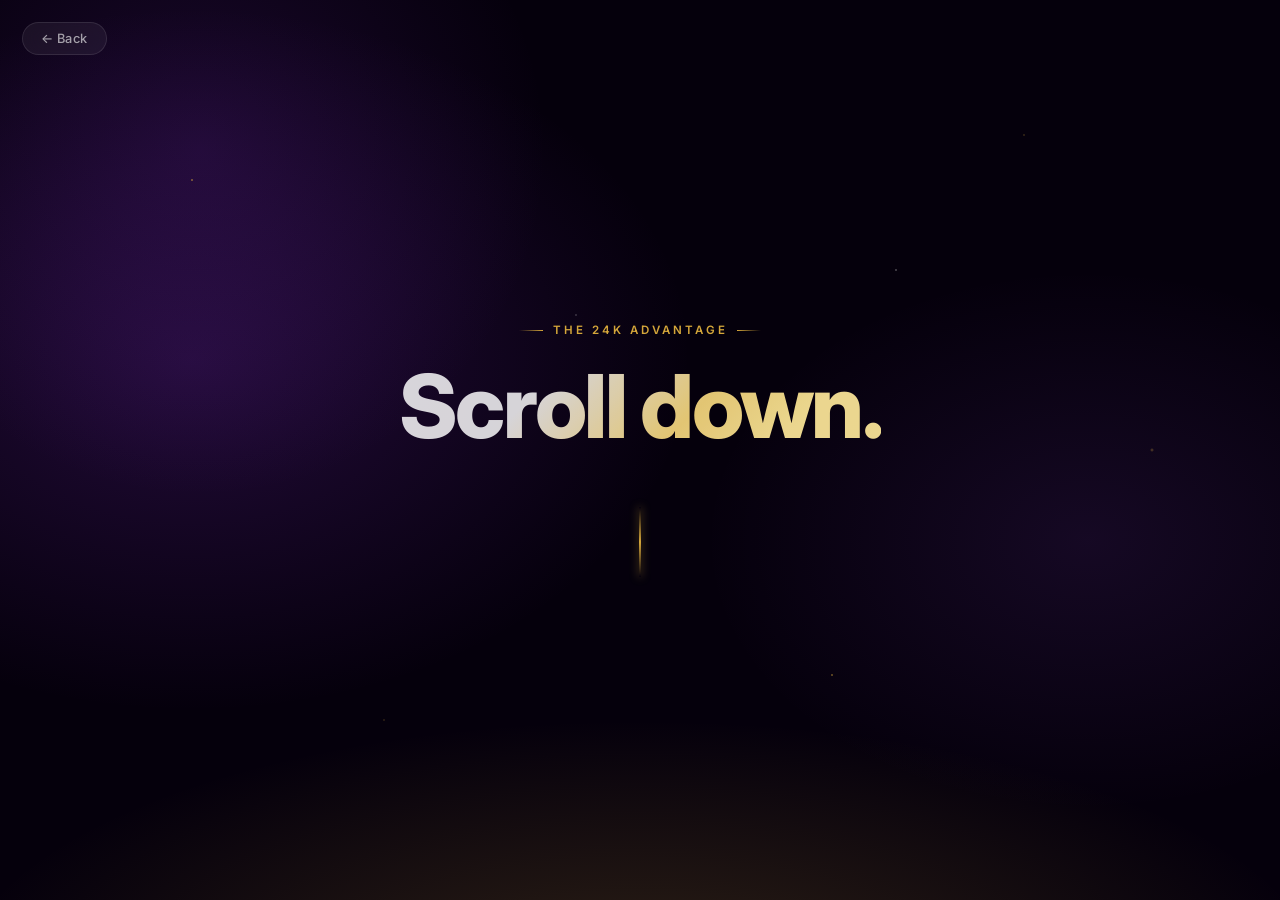
==== 24k-advantage/index.html @ 656a1354 "Initial commit: HabitGold Prototypes codebase" ====
<!DOCTYPE html>
<html lang="en">
<head>
    <script>(function(){var p=new URLSearchParams(location.search),s=p.get('style');if(s)document.documentElement.classList.add('style-'+s);})();</script>
    <meta charset="UTF-8">
    <meta name="viewport" content="width=device-width, initial-scale=1.0">
    <title>Demystifying Purity: The 24K Advantage &mdash; HabitGold</title>
    <meta name="description" content="Understand why 24K digital gold is purer, fairer, and more valuable than traditional 22K jewellery.">
    <link rel="preconnect" href="https://fonts.googleapis.com">
    <link rel="preconnect" href="https://fonts.gstatic.com" crossorigin>
    <link href="https://fonts.googleapis.com/css2?family=Instrument+Serif:ital@0;1&family=Inter:wght@300;400;500;600;700&display=swap" rel="stylesheet">
    <link rel="stylesheet" href="/purchasing-power-machine/style.css">
    <link rel="stylesheet" href="/styles/style-1.css">
    <link rel="stylesheet" href="/styles/style-2.css">
    <link rel="stylesheet" href="/styles/style-3.css">
    <style>
        .back-btn {
            position: fixed;
            top: 1.4rem; left: 1.4rem; z-index: 100;
            display: inline-flex; align-items: center; gap: 0.45rem;
            padding: 0.5rem 1.1rem; border-radius: 50px;
            font-family: 'Inter', sans-serif; font-size: 0.8rem; font-weight: 500;
            text-decoration: none;
            background: rgba(255,255,255,0.06); color: rgba(255,255,255,0.6);
            border: 1px solid rgba(255,255,255,0.1);
            transition: all 0.25s ease; backdrop-filter: blur(14px); letter-spacing: 0.5px;
        }
        .back-btn:hover { background: rgba(255,255,255,0.1); color: #fff; border-color: rgba(255,255,255,0.2); transform: translateX(-2px); }

        /* ── Purity comparison ─────────────────────────────── */
        .purity-duo {
            display: grid;
            grid-template-columns: 1fr 1fr;
            gap: 1.2rem;
            width: 100%;
            margin-top: 2rem;
        }
        .purity-card {
            border-radius: 22px;
            padding: 2.2rem 1.8rem;
            text-align: center;
            position: relative;
            overflow: hidden;
            transition: transform 0.4s cubic-bezier(0.34,1.56,0.64,1);
        }
        .purity-card::before {
            content: '';
            position: absolute; top: 0; left: 0; right: 0; height: 1px;
            background: linear-gradient(90deg, transparent, rgba(255,255,255,0.12), transparent);
        }
        .purity-card:hover { transform: translateY(-6px); }
        .purity-card.jewel {
            background: rgba(255,255,255,0.04);
            border: 1px solid rgba(255,255,255,0.09);
        }
        .purity-card.pure {
            background: linear-gradient(150deg, rgba(212,166,58,0.14), rgba(212,166,58,0.05));
            border: 1px solid rgba(212,166,58,0.3);
            box-shadow: 0 8px 40px rgba(212,166,58,0.12);
        }
        .purity-label {
            font-family: 'Inter', sans-serif;
            font-size: 0.7rem; letter-spacing: 2.5px; text-transform: uppercase;
            color: rgba(255,255,255,0.4); margin-bottom: 1rem;
        }
        .purity-karat {
            font-family: 'Inter', sans-serif;
            font-size: 4.8rem; font-weight: 800; line-height: 1.1; margin-bottom: 0.3rem;
            letter-spacing: -0.03em;
        }
        .jewel .purity-karat { color: rgba(255,255,255,0.3); }
        .pure .purity-karat {
            background: linear-gradient(135deg, var(--gold-primary), var(--gold-shine));
            -webkit-background-clip: text; -webkit-text-fill-color: transparent; background-clip: text;
        }
        .purity-pct {
            font-family: 'Inter', sans-serif;
            font-size: 0.88rem; color: rgba(255,255,255,0.4); margin-bottom: 1.2rem;
        }
        .pure .purity-pct { color: rgba(212,166,58,0.7); }
        .purity-bar-wrap {
            height: 6px; background: rgba(255,255,255,0.06); border-radius: 50px; overflow: hidden; margin: 0.8rem 0;
        }
        .purity-bar {
            height: 100%; border-radius: 50px; width: 0%;
            transition: width 2s cubic-bezier(0.16,1,0.3,1);
        }
        .jewel .purity-bar { background: rgba(255,255,255,0.25); }
        .pure .purity-bar {
            background: linear-gradient(90deg, var(--gold-dark), var(--gold-primary), var(--gold-shine));
            box-shadow: 0 0 12px rgba(212,166,58,0.5);
        }
        .purity-badge {
            display: inline-block; padding: 0.35rem 0.9rem; border-radius: 50px;
            font-family: 'Inter', sans-serif; font-size: 0.75rem; font-weight: 600;
        }
        .jewel .purity-badge { background: rgba(255,255,255,0.06); color: rgba(255,255,255,0.35); }
        .pure .purity-badge { background: rgba(212,166,58,0.12); color: var(--gold-light); border: 1px solid rgba(212,166,58,0.2); }

        /* ── Charges list ──────────────────────────────────── */
        .charges-panel {
            width: 100%;
            background: rgba(255,255,255,0.04);
            border: 1px solid rgba(255,255,255,0.07);
            border-radius: 22px;
            overflow: hidden;
            margin-top: 2rem;
            backdrop-filter: blur(16px);
        }
        .charges-panel::before {
            content: '';
            display: block; height: 1px;
            background: linear-gradient(90deg, transparent, rgba(255,100,100,0.3), transparent);
        }
        .charge-item {
            display: flex; justify-content: space-between; align-items: center;
            padding: 1.2rem 1.8rem;
            border-bottom: 1px solid rgba(255,255,255,0.05);
            transition: background 0.2s;
        }
        .charge-item:last-child { border-bottom: none; }
        .charge-item:hover { background: rgba(255,255,255,0.025); }
        .charge-item.gold-row {
            background: rgba(212,166,58,0.05);
            border-color: rgba(212,166,58,0.1);
        }
        .charge-left { display: flex; align-items: center; gap: 0.8rem; }
        .charge-icon { font-size: 1.3rem; }
        .charge-name {
            font-family: 'Inter', sans-serif; font-size: 0.9rem;
            color: rgba(255,255,255,0.55); font-weight: 400;
        }
        .gold-row .charge-name { color: rgba(212,166,58,0.85); }
        .charge-val {
            font-family: 'Inter', sans-serif;
            font-size: 1.25rem; font-weight: 700;
            letter-spacing: -0.02em;
            white-space: nowrap;
        }
        .charge-val.red   { color: #FF7B7B; }
        .charge-val.gold  { color: var(--gold-primary); }

        /* ── Comparison table ─────────────────────────────── */
        .compare-panel {
            width: 100%;
            background: rgba(255,255,255,0.03);
            border: 1px solid rgba(255,255,255,0.07);
            border-radius: 22px;
            overflow: hidden;
            margin-top: 2rem;
            backdrop-filter: blur(16px);
        }
        .compare-panel::before {
            content: '';
            display: block; height: 1px;
            background: linear-gradient(90deg, transparent, rgba(212,166,58,0.25), transparent);
        }
        .cmp-row {
            display: grid;
            grid-template-columns: 1.6fr 1fr 1fr;
            border-bottom: 1px solid rgba(255,255,255,0.04);
        }
        .cmp-row:last-child { border-bottom: none; }
        .cmp-row.head { background: rgba(255,255,255,0.04); }
        .cmp-cell {
            padding: 1rem 1.2rem;
            font-family: 'Inter', sans-serif;
            font-size: 0.85rem;
            color: rgba(255,255,255,0.4);
            border-right: 1px solid rgba(255,255,255,0.04);
            display: flex; align-items: center;
        }
        .cmp-cell:last-child { border-right: none; }
        .cmp-cell.head-cell {
            font-size: 0.72rem; font-weight: 700;
            text-transform: uppercase; letter-spacing: 1.5px;
            color: rgba(255,255,255,0.5);
        }
        .cmp-cell.gold-col { font-weight: 600; color: var(--gold-primary); }
        .cmp-cell.red-col  { color: rgba(255,120,120,0.7); }

        /* ── Transparency meter ───────────────────────────── */
        .meter-block {
            width: 100%; margin-top: 2rem;
        }
        .meter-labels {
            display: flex; justify-content: space-between;
            font-family: 'Inter', sans-serif; font-size: 0.78rem;
            color: rgba(255,255,255,0.35); margin-bottom: 0.5rem;
        }
        .meter-track {
            height: 14px; background: rgba(255,255,255,0.05); border-radius: 50px; overflow: hidden;
        }
        .meter-fill {
            height: 100%; border-radius: 50px; width: 0%;
            background: linear-gradient(90deg, var(--purple-primary), var(--gold-primary), var(--gold-shine));
            box-shadow: 0 0 16px rgba(212,166,58,0.4);
            transition: width 2.5s cubic-bezier(0.16,1,0.3,1);
        }
        .meter-caption {
            font-family: 'Inter', sans-serif; font-size: 0.8rem;
            color: rgba(212,166,58,0.6); text-align: center; margin-top: 0.6rem;
        }

        /* ── Insight banner ───────────────────────────────── */
        .insight-banner {
            width: 100%;
            background: linear-gradient(135deg, rgba(212,166,58,0.1), rgba(212,166,58,0.04));
            border: 1px solid rgba(212,166,58,0.2);
            border-radius: 16px; padding: 1.5rem 2rem; margin-top: 1.5rem;
            display: flex; align-items: center; gap: 1.2rem;
        }
        .insight-banner .ins-icon { font-size: 1.8rem; flex-shrink: 0; }
        .insight-banner p { font-family: 'Inter', sans-serif; font-size: 0.9rem; color: rgba(255,255,255,0.6); line-height: 1.6; }
        .insight-banner strong { color: var(--gold-light); font-weight: 600; }

        @media (max-width: 640px) {
            .purity-duo { grid-template-columns: 1fr; }
            .purity-karat { font-size: 3.8rem; }
            .cmp-cell { padding: 0.8rem 0.7rem; font-size: 0.75rem; }
        }
    </style>
</head>
<body>
    <a href="/" class="back-btn">&larr; Back</a>

    <div class="modal-overlay">

        <!-- SCREEN 1: Prompt -->
        <section class="screen prompt-screen" id="screen-prompt">
            <p class="eyebrow" style="position:relative;z-index:2;">The 24K Advantage</p>
            <h1 class="scroll-prompt">Scroll down.</h1>
            <div class="scroll-indicator"></div>
        </section>

        <!-- SCREEN 2: The Hook -->
        <section class="screen concept-screen" id="screen-hook">
            <div class="content-box fade-up">
                <p class="eyebrow">The Hidden Truth</p>
                <h2 class="title">You think you<br>know <span class="gold-text">gold.</span></h2>
                <p class="subtitle">The gold in your jewellery box<br>isn't quite what it seems.</p>
                <div class="amount-box">
                    <span>When you buy 22K jewellery</span>
                    <h3 style="font-size:2.6rem;">8.33% isn't gold.</h3>
                    <div class="gold-rule"></div>
                    <span>It's copper, silver, or zinc alloy</span>
                </div>
            </div>
        </section>

        <!-- SCREEN 3: Purity Side by Side -->
        <section class="screen split-screen" id="screen-purity">
            <div class="content-box fade-up" style="max-width:680px;">
                <p class="eyebrow">The Purity Gap</p>
                <h2 class="title">Side by side.<br>The <span class="purple-light">purity</span> difference.</h2>
                <div class="purity-duo">
                    <div class="purity-card jewel">
                        <div class="purity-label">Traditional Jewellery</div>
                        <div class="purity-karat">22K</div>
                        <div class="purity-pct">91.67% pure gold</div>
                        <div class="purity-bar-wrap"><div class="purity-bar" id="bar-22k"></div></div>
                        <span class="purity-badge">+ Making charges</span>
                    </div>
                    <div class="purity-card pure">
                        <div class="purity-label">Digital Gold</div>
                        <div class="purity-karat">24K</div>
                        <div class="purity-pct">99.99% pure gold</div>
                        <div class="purity-bar-wrap"><div class="purity-bar" id="bar-24k"></div></div>
                        <span class="purity-badge">&#x2713; Zero charges</span>
                    </div>
                </div>
            </div>
        </section>

        <!-- SCREEN 4: Hidden Charges -->
        <section class="screen" id="screen-charges" style="background: radial-gradient(ellipse 70% 60% at 80% 20%, rgba(255,80,80,0.08), transparent 60%), radial-gradient(ellipse 60% 50% at 10% 80%, rgba(123,44,191,0.15), transparent 60%), #05000C;">
            <div class="content-box fade-up">
                <p class="eyebrow">The Real Cost</p>
                <h2 class="title">The <span style="color:#FF7B7B;">hidden</span> cost<br>of jewellery gold.</h2>
                <p class="subtitle" style="margin-bottom:0;">On a &#8377;10,000 jewellery purchase:</p>
                <div class="charges-panel">
                    <div class="charge-item">
                        <div class="charge-left">
                            <span class="charge-icon">&#x1F528;</span>
                            <span class="charge-name">Making Charges</span>
                        </div>
                        <span class="charge-val red">&#8377;800 &ndash; &#8377;1,500</span>
                    </div>
                    <div class="charge-item">
                        <div class="charge-left">
                            <span class="charge-icon">&#x1F9EA;</span>
                            <span class="charge-name">Alloy Impurities (8.33%)</span>
                        </div>
                        <span class="charge-val red">&#8377;833 not gold</span>
                    </div>
                    <div class="charge-item">
                        <div class="charge-left">
                            <span class="charge-icon">&#x1F4C9;</span>
                            <span class="charge-name">Resale Deduction</span>
                        </div>
                        <span class="charge-val red">&ndash;15% to &ndash;30%</span>
                    </div>
                    <div class="charge-item gold-row">
                        <div class="charge-left">
                            <span class="charge-icon">&#x2728;</span>
                            <span class="charge-name">24K Digital Gold &mdash; All charges</span>
                        </div>
                        <span class="charge-val gold">Zero</span>
                    </div>
                </div>
            </div>
        </section>

        <!-- SCREEN 5: Full Comparison -->
        <section class="screen gold-theme" id="screen-compare">
            <div class="content-box fade-up">
                <p class="eyebrow">Feature by Feature</p>
                <h2 class="title">100% <span class="gold-text">transparent.</span><br>100% yours.</h2>
                <div class="compare-panel">
                    <div class="cmp-row head">
                        <div class="cmp-cell head-cell">Feature</div>
                        <div class="cmp-cell head-cell">22K Jewellery</div>
                        <div class="cmp-cell head-cell" style="color:var(--gold-primary);">24K Digital</div>
                    </div>
                    <div class="cmp-row">
                        <div class="cmp-cell">Purity</div>
                        <div class="cmp-cell red-col">91.67%</div>
                        <div class="cmp-cell gold-col">99.99%</div>
                    </div>
                    <div class="cmp-row">
                        <div class="cmp-cell">Making Charges</div>
                        <div class="cmp-cell red-col">&#8377;800&ndash;1,500</div>
                        <div class="cmp-cell gold-col">&#8377;0</div>
                    </div>
                    <div class="cmp-row">
                        <div class="cmp-cell">Minimum Buy</div>
                        <div class="cmp-cell red-col">High (full piece)</div>
                        <div class="cmp-cell gold-col">From &#8377;10</div>
                    </div>
                    <div class="cmp-row">
                        <div class="cmp-cell">Resale Value</div>
                        <div class="cmp-cell red-col">&ndash;15% to &ndash;30%</div>
                        <div class="cmp-cell gold-col">Live market rate</div>
                    </div>
                    <div class="cmp-row">
                        <div class="cmp-cell">Storage Risk</div>
                        <div class="cmp-cell red-col">Theft &amp; loss</div>
                        <div class="cmp-cell gold-col">Secure vault</div>
                    </div>
                </div>
                <div class="meter-block">
                    <div class="meter-labels">
                        <span>Transparent</span>
                        <span>Full Transparency</span>
                    </div>
                    <div class="meter-track">
                        <div class="meter-fill" id="meter-fill"></div>
                    </div>
                    <div class="meter-caption">Every milligram you own is verified, vaulted &amp; insured.</div>
                </div>
            </div>
        </section>

        <!-- SCREEN 6: Conclusion -->
        <section class="screen conclusion-screen" id="screen-conclusion">
            <div class="content-box fade-up">
                <div class="shield-icon">&#x1FA99;</div>
                <p class="eyebrow">The Standard</p>
                <h2 class="title">Pure gold.<br><span class="gold-text">Pure trust.</span></h2>
                <div class="gold-rule"></div>
                <p class="conclusion-text">No alloys. No hidden fees. No surprises.</p>
                <p class="conclusion-text strong">24K digital gold &mdash; the only gold that works as hard as you do.</p>
                <button class="cta-button" onclick="window.location.href='/'">Buy 24K Gold from &#8377;10 &rarr;</button>
            </div>
        </section>

    </div>

    <script>
        const fadeUpEls    = document.querySelectorAll('.fade-up');
        const scrollPrompt = document.querySelector('.scroll-prompt');
        const scrollLine   = document.querySelector('.scroll-indicator');
        const overlay      = document.querySelector('.modal-overlay');

        const obs = new IntersectionObserver((entries) => {
            entries.forEach(e => {
                if (e.isIntersecting) {
                    e.target.classList.add('active');
                    if (e.target.closest('#screen-purity')) {
                        setTimeout(() => { document.getElementById('bar-22k').style.width = '91.67%'; }, 300);
                        setTimeout(() => { document.getElementById('bar-24k').style.width = '99.9%';  }, 500);
                    }
                    if (e.target.closest('#screen-compare')) {
                        setTimeout(() => { document.getElementById('meter-fill').style.width = '99%'; }, 400);
                    }
                } else {
                    e.target.classList.remove('active');
                    if (e.target.closest('#screen-purity')) {
                        document.getElementById('bar-22k').style.width = '0%';
                        document.getElementById('bar-24k').style.width = '0%';
                    }
                    if (e.target.closest('#screen-compare')) {
                        document.getElementById('meter-fill').style.width = '0%';
                    }
                }
            });
        }, { threshold: 0.25 });

        fadeUpEls.forEach(el => obs.observe(el));

        overlay.addEventListener('scroll', () => {
            const gone = overlay.scrollTop > 60;
            scrollPrompt.style.opacity = gone ? '0' : '0.92';
            scrollLine.style.opacity   = gone ? '0' : '1';
            scrollPrompt.style.transition = 'opacity 0.6s ease';
            scrollLine.style.transition   = 'opacity 0.6s ease';
        });
    </script>
</body>
</html>
---- purchasing-power-machine/style.css ----
/* ============================================================
   HABITGOLD — PREMIUM LUXURY DESIGN SYSTEM
   Font: Instrument Serif (display) + Inter (body)
   Palette: Near-black + Royal Purple + Liquid Gold
   ============================================================ */

@import url('https://fonts.googleapis.com/css2?family=Inter:wght@300;400;500;600;700;800&display=swap');

/* ── DESIGN TOKENS ─────────────────────────────────────────── */
:root {
    --bg-base:            #05000C;
    --bg-deep:            #080010;
    --bg-surface:         rgba(255,255,255,0.04);
    --bg-glass:           rgba(255,255,255,0.06);
    --bg-glass-strong:    rgba(255,255,255,0.09);

    --gold-primary:       #D4A63A;
    --gold-light:         #F5D67C;
    --gold-shine:         #FFE99A;
    --gold-dark:          #8B6914;
    --gold-glow:          rgba(212,166,58,0.35);
    --gold-glow-strong:   rgba(212,166,58,0.6);

    --purple-primary:     #7B2CBF;
    --purple-light:       #A855F7;
    --purple-soft:        #C084FC;
    --purple-glow:        rgba(123,44,191,0.4);
    --purple-dark:        #0e0118;
    --purple-mid:         #2d0e4e;

    --text-main:          #FFFFFF;
    --text-secondary:     rgba(255,255,255,0.8);
    --text-muted:         rgba(255,255,255,0.45);
    --text-dim:           rgba(255,255,255,0.25);

    --border-glass:       rgba(255,255,255,0.08);
    --border-gold:        rgba(212,166,58,0.25);
    --border-gold-strong: rgba(212,166,58,0.5);
    --border-purple:      rgba(168,85,247,0.25);

    --radius-xl:  28px;
    --radius-lg:  20px;
    --radius-md:  14px;
    --radius-pill: 50px;
}

/* ── RESET ─────────────────────────────────────────────────── */
*, *::before, *::after { margin: 0; padding: 0; box-sizing: border-box; }

/* ── BASE ──────────────────────────────────────────────────── */
body, html {
    font-family: 'Inter', sans-serif;
    background: var(--bg-base);
    color: var(--text-main);
    height: 100%;
    overflow: hidden;
    -webkit-font-smoothing: antialiased;
    -moz-osx-font-smoothing: grayscale;
}

/* ── MODAL OVERLAY ─────────────────────────────────────────── */
.modal-overlay {
    position: fixed;
    inset: 0;
    overflow-y: auto;
    overflow-x: hidden;
    scroll-snap-type: y mandatory;
    scroll-behavior: smooth;
    scrollbar-width: none;
    -ms-overflow-style: none;
}
.modal-overlay::-webkit-scrollbar { display: none; }

/* ── SCREENS ───────────────────────────────────────────────── */
.screen {
    width: 100vw;
    min-height: 100vh;
    scroll-snap-align: start;
    display: flex;
    flex-direction: column;
    justify-content: center;
    align-items: center;
    padding: 2rem;
    position: relative;
    overflow: hidden;
}

/* Ambient background layers (applied on every screen) */
.screen::before {
    content: '';
    position: absolute;
    width: 700px;
    height: 700px;
    background: radial-gradient(circle, rgba(123,44,191,0.18) 0%, transparent 70%);
    border-radius: 50%;
    top: -200px;
    left: -150px;
    pointer-events: none;
    z-index: 0;
}

/* ── PROMPT SCREEN ─────────────────────────────────────────── */
.prompt-screen {
    background:
        radial-gradient(ellipse 90% 50% at 50% 110%, rgba(212,166,58,0.2) 0%, transparent 60%),
        radial-gradient(ellipse 60% 60% at 15% 40%, rgba(123,44,191,0.25) 0%, transparent 65%),
        radial-gradient(ellipse 50% 50% at 85% 60%, rgba(168,85,247,0.1) 0%, transparent 60%),
        var(--bg-base);
    cursor: pointer;
}

/* Floating sparkle particles on prompt screen */
.prompt-screen::after {
    content: '';
    position: absolute;
    inset: 0;
    background-image:
        radial-gradient(1.5px 1.5px at 15% 20%, rgba(212,166,58,0.8) 0%, transparent 100%),
        radial-gradient(1px 1px at 80% 15%, rgba(212,166,58,0.6) 0%, transparent 100%),
        radial-gradient(1.5px 1.5px at 65% 75%, rgba(212,166,58,0.7) 0%, transparent 100%),
        radial-gradient(1px 1px at 30% 80%, rgba(212,166,58,0.5) 0%, transparent 100%),
        radial-gradient(2px 2px at 90% 50%, rgba(212,166,58,0.4) 0%, transparent 100%),
        radial-gradient(1px 1px at 45% 35%, rgba(255,255,255,0.5) 0%, transparent 100%),
        radial-gradient(1.5px 1.5px at 70% 30%, rgba(255,255,255,0.4) 0%, transparent 100%);
    animation: twinkle 4s ease-in-out infinite alternate;
    pointer-events: none;
    z-index: 0;
}

@keyframes twinkle {
    0%   { opacity: 0.4; transform: scale(1); }
    100% { opacity: 1;   transform: scale(1.02); }
}

/* Scroll prompt text */
.scroll-prompt {
    font-family: 'Inter', sans-serif;
    font-size: clamp(3rem, 8vw, 5.5rem);
    font-weight: 800;
    letter-spacing: -0.03em;
    background: linear-gradient(135deg, rgba(255,255,255,0.9) 30%, var(--gold-light) 60%, var(--gold-shine) 80%);
    -webkit-background-clip: text;
    -webkit-text-fill-color: transparent;
    background-clip: text;
    opacity: 0;
    animation: fadeInPrompt 1.2s 0.3s cubic-bezier(0.16,1,0.3,1) forwards;
    position: relative;
    z-index: 1;
    text-shadow: none;
}

@keyframes fadeInPrompt {
    from { opacity: 0; transform: translateY(20px); }
    to   { opacity: 0.92; transform: translateY(0); }
}

/* Gold scroll indicator line */
.scroll-indicator {
    position: relative;
    z-index: 1;
    width: 1.5px;
    height: 70px;
    margin-top: 3rem;
    background: linear-gradient(to bottom, transparent, var(--gold-primary), transparent);
    animation: scrollPulse 2s ease-in-out infinite;
    box-shadow: 0 0 8px rgba(212,166,58,0.6);
}

@keyframes scrollPulse {
    0%, 100% { transform: scaleY(1); opacity: 0.7; }
    50%       { transform: scaleY(1.15); opacity: 1; }
}

/* ── SCREEN BACKGROUNDS ────────────────────────────────────── */
.concept-screen {
    background:
        radial-gradient(ellipse 80% 60% at 80% 20%, rgba(123,44,191,0.2), transparent 60%),
        radial-gradient(ellipse 60% 40% at 10% 80%, rgba(212,166,58,0.1), transparent 60%),
        var(--bg-base);
}

.split-screen {
    background:
        radial-gradient(ellipse 60% 50% at 10% 20%, rgba(123,44,191,0.18), transparent 60%),
        radial-gradient(ellipse 70% 50% at 90% 80%, rgba(212,166,58,0.08), transparent 60%),
        var(--bg-base);
}

.timeline-screen {
    background:
        radial-gradient(ellipse 80% 60% at 50% 0%, rgba(123,44,191,0.15), transparent 60%),
        var(--bg-base);
}

.gold-theme {
    background:
        radial-gradient(ellipse 100% 60% at 50% 100%, rgba(212,166,58,0.18), transparent 60%),
        radial-gradient(ellipse 50% 50% at 80% 10%, rgba(123,44,191,0.15), transparent 60%),
        var(--bg-base);
}

.conclusion-screen {
    background:
        radial-gradient(ellipse 90% 70% at 50% 50%, rgba(212,166,58,0.12), transparent 65%),
        radial-gradient(ellipse 60% 60% at 20% 30%, rgba(123,44,191,0.2), transparent 60%),
        var(--bg-base);
}

/* ── CONTENT BOX ───────────────────────────────────────────── */
.content-box {
    max-width: 680px;
    width: 100%;
    display: flex;
    flex-direction: column;
    align-items: center;
    position: relative;
    z-index: 2;
}

/* ── FADE-UP ANIMATION ─────────────────────────────────────── */
.fade-up {
    opacity: 0;
    transform: translateY(40px) scale(0.97);
    transition: opacity 1.1s cubic-bezier(0.16,1,0.3,1), transform 1.1s cubic-bezier(0.16,1,0.3,1);
}
.fade-up.active {
    opacity: 1;
    transform: translateY(0) scale(1);
}

/* ── TYPOGRAPHY ────────────────────────────────────────────── */
.title {
    font-family: 'Inter', sans-serif;
    font-size: clamp(2.2rem, 5.2vw, 3.4rem);
    font-weight: 800;
    line-height: 1.15;
    text-align: center;
    margin-bottom: 1.2rem;
    color: var(--text-main);
    letter-spacing: -0.03em;
}

.subtitle {
    font-family: 'Inter', sans-serif;
    font-size: 1.05rem;
    font-weight: 400;
    color: var(--text-muted);
    text-align: center;
    margin-bottom: 2.5rem;
    line-height: 1.65;
    letter-spacing: 0.01em;
}

/* Animated gold shimmer text */
.gold-text {
    background: linear-gradient(120deg, var(--gold-dark) 0%, var(--gold-primary) 30%, var(--gold-shine) 50%, var(--gold-primary) 70%, var(--gold-dark) 100%);
    background-size: 250% auto;
    -webkit-background-clip: text;
    -webkit-text-fill-color: transparent;
    background-clip: text;
    animation: goldShimmer 4s linear infinite;
}

@keyframes goldShimmer {
    0%   { background-position: 0% center; }
    100% { background-position: 250% center; }
}

.purple-light {
    color: var(--purple-soft);
    text-shadow: 0 0 30px rgba(192,132,252,0.5);
}

/* Gold eyebrow label */
.eyebrow {
    font-family: 'Inter', sans-serif;
    font-size: 0.72rem;
    font-weight: 600;
    letter-spacing: 3px;
    text-transform: uppercase;
    color: var(--gold-primary);
    margin-bottom: 1rem;
    display: flex;
    align-items: center;
    gap: 0.6rem;
}
.eyebrow::before,
.eyebrow::after {
    content: '';
    width: 24px;
    height: 1px;
    background: linear-gradient(90deg, transparent, var(--gold-primary));
}
.eyebrow::after {
    background: linear-gradient(90deg, var(--gold-primary), transparent);
}

/* Gold horizontal rule divider */
.gold-rule {
    width: 60px;
    height: 1.5px;
    background: linear-gradient(90deg, transparent, var(--gold-primary), transparent);
    margin: 1.5rem auto;
    box-shadow: 0 0 12px rgba(212,166,58,0.5);
}

/* ── AMOUNT BOX ────────────────────────────────────────────── */
.amount-box {
    background: #1B0836;
    border: 1px solid var(--border-gold);
    padding: 2.5rem 4rem;
    border-radius: var(--radius-xl);
    text-align: center;
    box-shadow:
        0 20px 60px rgba(0,0,0,0.5),
        0 0 40px rgba(212,166,58,0.08);
    position: relative;
    overflow: hidden;
}

/* Shine sweep on amount box */
.amount-box::before {
    content: '';
    position: absolute;
    top: 0; left: -100%;
    width: 60%;
    height: 100%;
    background: linear-gradient(90deg, transparent, rgba(255,255,255,0.04), transparent);
    animation: shineSweep 4s ease-in-out infinite;
}

@keyframes shineSweep {
    0%   { left: -100%; }
    50%  { left: 150%; }
    100% { left: 150%; }
}

.amount-box span {
    font-family: 'Inter', sans-serif;
    font-size: 0.8rem;
    font-weight: 500;
    color: var(--text-muted);
    text-transform: uppercase;
    letter-spacing: 2px;
}

.amount-box h3 {
    font-family: 'Inter', sans-serif;
    font-size: 3.8rem;
    font-weight: 800;
    background: linear-gradient(135deg, var(--gold-primary), var(--gold-shine));
    -webkit-background-clip: text;
    -webkit-text-fill-color: transparent;
    background-clip: text;
    margin-top: 0.5rem;
    line-height: 1.1;
    letter-spacing: -0.03em;
}

/* ── CHOICE CARDS ──────────────────────────────────────────── */
.choices-container {
    display: flex;
    gap: 1.5rem;
    width: 100%;
    margin-top: 2rem;
}

.choice {
    flex: 1;
    padding: 2.2rem 2rem;
    border-radius: var(--radius-xl);
    background: #1B0836;
    border: 1px solid var(--border-glass);
    text-align: center;
    transition: transform 0.4s cubic-bezier(0.34,1.56,0.64,1), box-shadow 0.4s ease;
    position: relative;
    overflow: hidden;
}

.choice::before {
    content: '';
    position: absolute;
    top: 0; left: 0; right: 0;
    height: 1px;
    background: linear-gradient(90deg, transparent, rgba(255,255,255,0.12), transparent);
}

.choice:hover {
    transform: translateY(-8px) scale(1.02);
}

.cash-choice {
    background: #1B0836;
    border-color: rgba(168,85,247,0.3);
    box-shadow: 0 8px 32px rgba(0,0,0,0.3);
}
.cash-choice:hover {
    box-shadow: 0 20px 50px rgba(0,0,0,0.5);
    border-color: rgba(168,85,247,0.5);
}

.gold-choice {
    background: #ECC35D;
    border-color: #B08215;
    box-shadow: 0 8px 32px rgba(0,0,0,0.25);
}
.gold-choice h3 {
    color: #130526 !important;
}
.gold-choice p {
    color: #130526 !important;
}
.gold-choice strong {
    color: #130526 !important;
    font-weight: 800 !important;
}
.gold-choice:hover {
    box-shadow: 0 20px 50px rgba(0,0,0,0.4);
    border-color: #906B0F;
}

.choice .icon {
    font-size: 3.2rem;
    margin-bottom: 1.2rem;
    display: block;
    filter: drop-shadow(0 4px 16px rgba(0,0,0,0.4));
}
.gold-choice .icon {
    filter: drop-shadow(0 0 20px rgba(212,166,58,0.6));
}

.choice h3 {
    font-family: 'Inter', sans-serif;
    font-size: 1.5rem;
    font-weight: 700;
    margin-bottom: 0.6rem;
    color: var(--text-main);
    letter-spacing: -0.02em;
}

.choice p {
    font-family: 'Inter', sans-serif;
    color: var(--text-muted);
    font-size: 0.9rem;
    line-height: 1.6;
}

/* ── COMPARISON CARDS ──────────────────────────────────────── */
.scenario-title {
    font-family: 'Inter', sans-serif;
    font-size: 0.8rem;
    font-weight: 600;
    letter-spacing: 2.5px;
    text-transform: uppercase;
    color: var(--text-muted);
    margin-bottom: 2rem;
}

.comparison-card {
    display: flex;
    align-items: center;
    justify-content: space-between;
    width: 100%;
    background: #1B0836;
    border: 1px solid var(--border-glass);
    border-radius: var(--radius-xl);
    padding: 2.5rem 2rem;
    position: relative;
    overflow: hidden;
    box-shadow: 0 20px 60px rgba(0,0,0,0.4);
}

.comparison-card::before {
    content: '';
    position: absolute;
    top: 0; left: 0; right: 0;
    height: 1px;
    background: linear-gradient(90deg, transparent, rgba(255,255,255,0.1), transparent);
}

.comparison-card.gold-border {
    background: #ECC35D;
    border-color: #B08215;
    box-shadow: 0 20px 60px rgba(0,0,0,0.25);
}
.comparison-card.gold-border .year {
    background: rgba(19,5,38,0.15) !important;
    color: #130526 !important;
    border-color: rgba(19,5,38,0.25) !important;
}
.comparison-card.gold-border .year-block p {
    color: #130526 !important;
    font-weight: 500 !important;
}
.comparison-card.gold-border .vs-divider {
    color: #130526 !important;
}
.comparison-card.gold-border .value-up {
    color: #130526 !important;
    text-shadow: none !important;
    font-weight: 800 !important;
}

.year-block { text-align: center; flex: 1; }

.year {
    display: inline-block;
    padding: 0.3rem 1rem;
    border-radius: var(--radius-pill);
    background: rgba(255,255,255,0.07);
    border: 1px solid rgba(255,255,255,0.1);
    font-family: 'Inter', sans-serif;
    font-size: 0.78rem;
    font-weight: 600;
    letter-spacing: 1.5px;
    margin-bottom: 1.2rem;
    color: var(--text-secondary);
}

.goods {
    font-size: 2.8rem;
    margin-bottom: 1rem;
    filter: drop-shadow(0 4px 12px rgba(0,0,0,0.5));
}
.goods-small { font-size: 1.4rem; opacity: 0.5; }
.gold-item   { filter: drop-shadow(0 0 20px rgba(212,166,58,0.7)); }

.value-up {
    font-family: 'Inter', sans-serif;
    font-size: 2.6rem;
    font-weight: 800;
    background: linear-gradient(135deg, var(--gold-primary), var(--gold-shine));
    -webkit-background-clip: text;
    -webkit-text-fill-color: transparent;
    background-clip: text;
    margin: 0.8rem 0;
    line-height: 1.1;
    letter-spacing: -0.03em;
}

.vs-divider {
    font-family: 'Inter', sans-serif;
    font-weight: 700;
    font-size: 0.75rem;
    letter-spacing: 2px;
    color: var(--purple-soft);
    padding: 1.2rem;
    background: rgba(168,85,247,0.08);
    border: 1px solid rgba(168,85,247,0.2);
    border-radius: var(--radius-pill);
    text-transform: uppercase;
}

.insight {
    margin-top: 2.5rem;
    font-family: 'Inter', sans-serif;
    font-size: 1.05rem;
    text-align: center;
    line-height: 1.7;
    color: var(--text-muted);
}
.insight strong   { color: #FF7B7B; font-weight: 700; }
.gold-theme .insight strong { color: var(--gold-light); font-weight: 700; }

/* ── SHIELD / ICON (Conclusion) ────────────────────────────── */
.shield-icon {
    font-size: 5.5rem;
    margin-bottom: 1.5rem;
    display: block;
    animation: floatIcon 5s ease-in-out infinite;
    filter: drop-shadow(0 0 40px rgba(212,166,58,0.7));
}

@keyframes floatIcon {
    0%, 100% { transform: translateY(0) scale(1); }
    50%       { transform: translateY(-18px) scale(1.04); }
}

/* ── CONCLUSION SCREEN ─────────────────────────────────────── */
.conclusion-text {
    font-family: 'Inter', sans-serif;
    font-size: 1.05rem;
    text-align: center;
    color: var(--text-muted);
    margin-bottom: 0.8rem;
    line-height: 1.7;
}
.conclusion-text.strong {
    font-size: 1.3rem;
    font-weight: 600;
    color: var(--text-secondary);
    margin-bottom: 3rem;
}

/* ── CTA BUTTON ────────────────────────────────────────────── */
.cta-button {
    position: relative;
    display: inline-flex;
    align-items: center;
    gap: 0.6rem;
    background: linear-gradient(135deg, var(--gold-dark) 0%, var(--gold-primary) 40%, var(--gold-shine) 60%, var(--gold-primary) 80%, var(--gold-dark) 100%);
    background-size: 250% auto;
    color: #0e0118;
    border: none;
    padding: 1.1rem 3rem;
    font-family: 'Inter', sans-serif;
    font-size: 1rem;
    font-weight: 700;
    letter-spacing: 0.5px;
    border-radius: var(--radius-pill);
    cursor: pointer;
    transition: transform 0.3s cubic-bezier(0.34,1.56,0.64,1), box-shadow 0.3s ease, background-position 0.5s ease;
    box-shadow:
        0 8px 24px rgba(212,166,58,0.35),
        0 0 0 1px rgba(255,255,255,0.1) inset;
    overflow: hidden;
    animation: goldShimmer 4s linear infinite;
}

.cta-button::before {
    content: '';
    position: absolute;
    top: -50%; left: -60%;
    width: 40%;
    height: 200%;
    background: linear-gradient(90deg, transparent, rgba(255,255,255,0.25), transparent);
    transform: skewX(-20deg);
    animation: buttonShine 4s ease-in-out infinite;
}

@keyframes buttonShine {
    0%,70% { left: -60%; }
    100%   { left: 160%; }
}

.cta-button:hover {
    transform: translateY(-4px) scale(1.03);
    box-shadow:
        0 16px 40px rgba(212,166,58,0.5),
        0 0 0 1px rgba(255,255,255,0.15) inset;
}

/* ── PROMPT SCREEN PULSE DOT ───────────────────────────────── */
.scroll-hint {
    position: absolute;
    bottom: 3rem;
    left: 50%;
    transform: translateX(-50%);
    z-index: 2;
    display: flex;
    flex-direction: column;
    align-items: center;
    gap: 0.5rem;
    color: var(--text-dim);
    font-size: 0.7rem;
    letter-spacing: 2px;
    text-transform: uppercase;
}

/* ── GOLD STAT ROW ─────────────────────────────────────────── */
.stat-row {
    display: flex;
    justify-content: space-between;
    align-items: center;
    padding: 1rem 1.5rem;
    border-bottom: 1px solid rgba(255,255,255,0.05);
}
.stat-row:last-child { border-bottom: none; }
.stat-label {
    font-family: 'Inter', sans-serif;
    font-size: 0.9rem;
    color: var(--text-muted);
}
.stat-value {
    font-family: 'Inter', sans-serif;
    font-size: 1.3rem;
    font-weight: 700;
    color: var(--gold-primary);
    letter-spacing: -0.02em;
}

/* ── GLASS PANEL ───────────────────────────────────────────── */
.glass-panel {
    background: #1B0836;
    border: 1px solid var(--border-glass);
    border-radius: var(--radius-xl);
    box-shadow: 0 24px 64px rgba(0,0,0,0.45);
    position: relative;
    overflow: hidden;
}
.glass-panel::before {
    content: '';
    position: absolute;
    top: 0; left: 0; right: 0;
    height: 1px;
    background: linear-gradient(90deg, transparent, rgba(255,255,255,0.1), transparent);
}

/* ── MOBILE ────────────────────────────────────────────────── */
@media (max-width: 768px) {
    .title        { font-size: clamp(1.9rem, 7vw, 2.8rem); }
    .choices-container { flex-direction: column; gap: 1rem; }
    .comparison-card   { flex-direction: column; padding: 1.8rem; }
    .vs-divider { padding: 0.6rem 1rem; }
    .amount-box { padding: 2rem 2rem; }
    .amount-box h3 { font-size: 3rem; }
    .goods     { font-size: 2.2rem; }
    .value-up  { font-size: 2.2rem; }
}

@media (max-width: 480px) {
    .title { font-size: 1.8rem; }
    .screen { padding: 1.5rem 1.2rem; }
}
---- styles/style-1.css ----
/* =========================================================
   STYLE 1 — Minimalist Monoline (Editorial Fintech)
   Selector: html.style-1
   Philosophy: Light canvas, thin purple outlines,
               gold ONLY on wealth/value elements.
   ========================================================= */

html.style-1 body,
html.style-1 html {
    background-color: #FFFFFF;
}

/* Override CSS variables at root level */
html.style-1 {
    --purple-dark: #FFFFFF;
    --purple-mid: #F8FAFC;
    --purple-light: #7B2CBF;
    --text-main: #0F172A;
    --text-muted: #64748B;
    --gold-glow: rgba(212, 166, 58, 0.18);
}

html.style-1 .modal-overlay {
    background-color: #FFFFFF;
}

/* ── All screen backgrounds → crisp off-white ─────────── */
html.style-1 .screen,
html.style-1 .prompt-screen,
html.style-1 .concept-screen,
html.style-1 .split-screen,
html.style-1 .gold-theme,
html.style-1 .conclusion-screen,
html.style-1 #screen-streak,
html.style-1 #screen-charges,
html.style-1 #screen-hook,
html.style-1 #screen-purity,
html.style-1 #screen-transparency {
    background: #F8FAFC !important;
}

/* Alternate screens get the faintest purple tint */
html.style-1 .concept-screen,
html.style-1 #screen-charges,
html.style-1 #screen-streak {
    background: #F7F2FA !important;
}

/* ── Typography ─────────────────────────────────────────── */
html.style-1 .scroll-prompt { color: #0F172A; opacity: 0.7; }
html.style-1 .scroll-indicator { background: linear-gradient(transparent, #7B2CBF); }
html.style-1 .title { color: #0F172A; }
html.style-1 .subtitle { color: #64748B; }
html.style-1 .gold-text { color: #D4A63A; text-shadow: none; }
html.style-1 .purple-light { color: #7B2CBF; }
html.style-1 .scenario-title { color: #0F172A; }
html.style-1 .insight { color: #475569; }
html.style-1 .insight strong { color: #DC2626; }
html.style-1 .conclusion-text { color: #475569; }
html.style-1 .conclusion-text.strong { color: #0F172A; }

/* ── Amount box → white card, thin purple border ────────── */
html.style-1 .amount-box {
    background: #FFFFFF;
    border: 1.5px solid #7B2CBF;
    box-shadow: 4px 4px 0px #7B2CBF;
    backdrop-filter: none;
}
html.style-1 .amount-box span { color: #64748B; }
html.style-1 .amount-box h3 { color: #D4A63A; }

/* ── Choice cards ────────────────────────────────────────── */
html.style-1 .choice {
    background: #FFFFFF;
    border: 1.5px solid #E2E8F0;
    box-shadow: none;
}
html.style-1 .cash-choice { border-top: 2.5px solid #7B2CBF; }
html.style-1 .gold-choice { border-top: 2.5px solid #D4A63A; background: #FFFCF0; }
html.style-1 .choice h3 { color: #0F172A; }
html.style-1 .choice p { color: #64748B; }

/* ── Comparison cards ────────────────────────────────────── */
html.style-1 .comparison-card {
    background: #FFFFFF;
    border: 1.5px solid #E2E8F0;
    box-shadow: none;
}
html.style-1 .comparison-card.gold-border {
    background: #FFFCF0;
    border: 1.5px solid #D4A63A;
    box-shadow: 4px 4px 0px rgba(212,166,58,0.3);
}
html.style-1 .year {
    background: #F1F5F9;
    color: #0F172A;
}
html.style-1 .year-block p { color: #64748B; }
html.style-1 .vs-divider { color: #7B2CBF; }
html.style-1 .value-up { color: #D4A63A; }

/* ── CTA Button ──────────────────────────────────────────── */
html.style-1 .cta-button {
    background: #D4A63A;
    color: #0F172A;
    box-shadow: 4px 4px 0px rgba(212,166,58,0.4);
}

/* ── Coffee module ───────────────────────────────────────── */
html.style-1 .daily-card {
    background: #FFFFFF;
    border: 1.5px solid #E2E8F0;
}
html.style-1 .daily-card.coffee-card { border-left: 3px solid #7B2CBF; }
html.style-1 .daily-card.gold-card   { border-left: 3px solid #D4A63A; }
html.style-1 .daily-info h3 { color: #0F172A; }
html.style-1 .daily-info p  { color: #64748B; }
html.style-1 .coffee-card .daily-amount { color: #7B2CBF; }

html.style-1 .streak-dot { background: #E2E8F0; border-color: #CBD5E1; }
html.style-1 .streak-dot.filled {
    background: #D4A63A;
    border-color: #D4A63A;
    box-shadow: 0 0 4px rgba(212,166,58,0.5);
}

html.style-1 .sip-highlight {
    background: #FFFFFF;
    border: 1.5px solid #D4A63A;
    box-shadow: 4px 4px 0px rgba(212,166,58,0.2);
}
html.style-1 .sip-highlight h3 { color: #0F172A; }
html.style-1 .sip-highlight p  { color: #64748B; }

html.style-1 .timeline-tile {
    background: #FFFFFF;
    border: 1.5px solid #E2E8F0;
}
html.style-1 .timeline-tile:hover { border-color: #D4A63A; }
html.style-1 .timeline-tile .tile-year  { color: #64748B; }
html.style-1 .timeline-tile .tile-grams { color: #D4A63A; }
html.style-1 .timeline-tile .tile-value { color: #7B2CBF; }
html.style-1 .accum-label { color: #64748B; }
html.style-1 .accum-bar-wrapper { background: #E2E8F0; }

/* ── 24K module ──────────────────────────────────────────── */
html.style-1 .purity-block.jewellery {
    background: #FFFFFF;
    border: 1.5px solid #E2E8F0;
}
html.style-1 .purity-block.digital {
    background: #FFFCF0;
    border: 1.5px solid #D4A63A;
    box-shadow: 4px 4px 0px rgba(212,166,58,0.2);
}
html.style-1 .purity-label  { color: #64748B; }
html.style-1 .purity-percent { color: #64748B; }
html.style-1 .jewellery .purity-karat { color: #94A3B8; -webkit-text-fill-color: #94A3B8; }
html.style-1 .purity-fill-wrap { background: #E2E8F0; }
html.style-1 .jewellery .purity-fill { background: #CBD5E1; }
html.style-1 .jewellery .purity-badge { background: #F1F5F9; color: #64748B; }

html.style-1 .charge-row {
    background: #FFFFFF;
    border: 1.5px solid #E2E8F0;
}
html.style-1 .charge-label  { color: #475569; }

html.style-1 .compare-table { border-color: #E2E8F0; }
html.style-1 .compare-row   { border-bottom-color: #F1F5F9; }
html.style-1 .compare-row.header-row { background: #F8FAFC; }
html.style-1 .compare-cell  { color: #475569; border-right-color: #F1F5F9; }
html.style-1 .compare-cell.header { color: #0F172A; }

html.style-1 .meter-wrap { background: #E2E8F0; }
html.style-1 .meter-fill { background: linear-gradient(90deg, #7B2CBF, #D4A63A); box-shadow: none; }
html.style-1 .meter-label { color: #64748B; }

/* Back button override */
html.style-1 .back-btn {
    background: rgba(123,44,191,0.08);
    color: #7B2CBF;
    border: 1px solid rgba(123,44,191,0.2);
}

/* ── High-Contrast Readability Enhancements for Style 1 ── */
html.style-1 .scroll-prompt { color: #0F172A !important; opacity: 1 !important; }
html.style-1 .title { color: #0F172A !important; }
html.style-1 .subtitle { color: #475569 !important; }
html.style-1 .eyebrow { color: #8C681F !important; }
html.style-1 .eyebrow::before, html.style-1 .eyebrow::after { background: linear-gradient(90deg, transparent, #8C681F) !important; }
html.style-1 .eyebrow::after { background: linear-gradient(90deg, #8C681F, transparent) !important; }
html.style-1 .gold-text { background: none !important; -webkit-text-fill-color: #8C681F !important; color: #8C681F !important; text-shadow: none !important; }
html.style-1 .purple-light { color: #7B2CBF !important; text-shadow: none !important; }

/* Time Machine adjustments */
html.style-1 .data-row .row-label { color: #475569 !important; }
html.style-1 .data-row .row-val { color: #8C681F !important; }
html.style-1 .data-row .row-val.dim { color: #334155 !important; }
html.style-1 .big-rupee { color: #8C681F !important; }
html.style-1 .big-grams { background: none !important; -webkit-text-fill-color: #8C681F !important; color: #8C681F !important; }
html.style-1 .tl-block .tl-label { color: #475569 !important; }
html.style-1 .tl-block .tl-num { color: #0F172A !important; }
html.style-1 .tl-block.gold-block .tl-num { background: none !important; -webkit-text-fill-color: #8C681F !important; color: #8C681F !important; }
html.style-1 .tl-block .tl-sub { color: #475569 !important; }
html.style-1 .tl-block.gold-block .tl-sub { color: #7A5310 !important; }
html.style-1 .insight-banner p { color: #334155 !important; }
html.style-1 .insight-banner strong { color: #8C681F !important; }
html.style-1 .timeline-screen p { color: #DC2626 !important; }
html.style-1 .gold-theme p { color: #8C681F !important; }
html.style-1 .timeline-screen span, html.style-1 .gold-theme span { color: #475569 !important; }

/* Coffee module adjustments */
html.style-1 .habit-card h3 { color: #0F172A !important; }
html.style-1 .habit-card p { color: #475569 !important; }
html.style-1 .coffee .habit-amount { color: #7B2CBF !important; }
html.style-1 .gold-habit .habit-amount { background: none !important; -webkit-text-fill-color: #8C681F !important; color: #8C681F !important; }
html.style-1 .month-box .mb-label { color: #8C681F !important; }
html.style-1 .month-box .mb-num { background: none !important; -webkit-text-fill-color: #8C681F !important; color: #8C681F !important; }
html.style-1 .month-box .mb-sub { color: #475569 !important; }
html.style-1 .growth-tile .gt-year { color: #475569 !important; }
html.style-1 .growth-tile .gt-grams { background: none !important; -webkit-text-fill-color: #8C681F !important; color: #8C681F !important; }
html.style-1 .growth-tile .gt-value { color: #7B2CBF !important; }
html.style-1 .progress-label span { color: #475569 !important; }
html.style-1 .progress-caption { color: #8C681F !important; }

/* 24K Purity adjustments */
html.style-1 .purity-label { color: #475569 !important; }
html.style-1 .purity-pct { color: #475569 !important; }
html.style-1 .pure .purity-pct { color: #8C681F !important; }
html.style-1 .pure .purity-karat { background: none !important; -webkit-text-fill-color: #8C681F !important; color: #8C681F !important; }
html.style-1 .charge-name { color: #334155 !important; }
html.style-1 .charge-val { color: #0F172A !important; }
html.style-1 .charge-val.red { color: #DC2626 !important; }
html.style-1 .charge-val.gold { color: #8C681F !important; }
html.style-1 .gold-row .charge-name { color: #8C681F !important; }
html.style-1 .cmp-cell { color: #334155 !important; }
html.style-1 .cmp-cell.head-cell { color: #0F172A !important; }
html.style-1 .cmp-cell.gold-col { color: #8C681F !important; }
html.style-1 .cmp-cell.red-col { color: #DC2626 !important; }
html.style-1 .meter-labels span { color: #475569 !important; }
html.style-1 .meter-caption { color: #8C681F !important; }
---- styles/style-2.css ----
/* =========================================================
   STYLE 2 — Flat Geometric Layering (Wealth Builder)
   Selector: html.style-2
   Philosophy: Purple Soft 50 canvas, crisp flat 2D shapes,
               zero gradients, strict brand token palette.
   ========================================================= */

html.style-2 body,
html.style-2 html {
    background-color: #F7F2FA;
}

html.style-2 {
    --purple-dark: #F7F2FA;
    --purple-mid: #EDE4F7;
    --purple-light: #7B2CBF;
    --text-main: #1E0A3C;
    --text-muted: #6B5B8A;
    --gold-glow: rgba(212, 166, 58, 0.2);
}

html.style-2 .modal-overlay {
    background-color: #F7F2FA;
}

/* ── Screen backgrounds — flat tonal blocks ─────────────── */
html.style-2 .screen,
html.style-2 .prompt-screen,
html.style-2 .conclusion-screen {
    background: #F7F2FA !important;
}
html.style-2 .concept-screen,
html.style-2 #screen-hook {
    background: #EDE4F7 !important;
}
html.style-2 .split-screen,
html.style-2 #screen-daily,
html.style-2 #screen-purity {
    background: #F7F2FA !important;
}
html.style-2 .gold-theme,
html.style-2 #screen-timelapse,
html.style-2 #screen-transparency {
    background: #FDF8EC !important;
}
html.style-2 #screen-streak,
html.style-2 #screen-charges {
    background: #EDE4F7 !important;
}

/* ── Typography ─────────────────────────────────────────── */
html.style-2 .scroll-prompt { color: #1E0A3C; opacity: 0.8; }
html.style-2 .scroll-indicator { background: linear-gradient(transparent, #7B2CBF); }
html.style-2 .title { color: #1E0A3C; }
html.style-2 .subtitle { color: #6B5B8A; }
html.style-2 .gold-text { color: #D4A63A; text-shadow: none; }
html.style-2 .purple-light { color: #7B2CBF; }
html.style-2 .scenario-title { color: #1E0A3C; }
html.style-2 .insight { color: #6B5B8A; }
html.style-2 .insight strong { color: #C0392B; }
html.style-2 .conclusion-text { color: #6B5B8A; }
html.style-2 .conclusion-text.strong { color: #1E0A3C; }

/* ── Amount box — flat white card, no shadow ────────────── */
html.style-2 .amount-box {
    background: #FFFFFF;
    border: 1px solid #E2E8F0;
    box-shadow: none;
    backdrop-filter: none;
    border-radius: 12px;
}
html.style-2 .amount-box span { color: #6B5B8A; }
html.style-2 .amount-box h3 { color: #D4A63A; }

/* ── Choice cards — flat, no border gradients ───────────── */
html.style-2 .choice {
    background: #FFFFFF;
    border: 1px solid #E2E8F0;
    box-shadow: none;
    border-radius: 12px;
}
html.style-2 .cash-choice {
    border-top: 4px solid #7B2CBF;
    background: #F7F2FA;
}
html.style-2 .gold-choice {
    border-top: 4px solid #D4A63A;
    background: #FDF8EC;
}
html.style-2 .choice h3 { color: #1E0A3C; }
html.style-2 .choice p  { color: #6B5B8A; }

/* ── Comparison cards ────────────────────────────────────── */
html.style-2 .comparison-card {
    background: #FFFFFF;
    border: 1px solid #E2E8F0;
    box-shadow: none;
    border-radius: 12px;
}
html.style-2 .comparison-card.gold-border {
    background: #FDF8EC;
    border: 1.5px solid rgba(212,166,58,0.5);
    box-shadow: none;
}
html.style-2 .year { background: #EDE4F7; color: #1E0A3C; }
html.style-2 .year-block p { color: #6B5B8A; }
html.style-2 .vs-divider { color: #7B2CBF; }
html.style-2 .value-up { color: #D4A63A; }
html.style-2 .goods { filter: none; }

/* ── CTA Button — flat solid gold ───────────────────────── */
html.style-2 .cta-button {
    background: #D4A63A;
    color: #1E0A3C;
    box-shadow: none;
    border-radius: 8px;
}
html.style-2 .cta-button:hover { box-shadow: 0 4px 16px rgba(212,166,58,0.35); }

/* ── Coffee module ───────────────────────────────────────── */
html.style-2 .daily-card {
    background: #FFFFFF;
    border: 1px solid #E2E8F0;
    border-radius: 12px;
}
html.style-2 .daily-card.coffee-card { border-left: 4px solid #7B2CBF; background: #F7F2FA; }
html.style-2 .daily-card.gold-card   { border-left: 4px solid #D4A63A; background: #FDF8EC; }
html.style-2 .daily-info h3 { color: #1E0A3C; }
html.style-2 .daily-info p  { color: #6B5B8A; }
html.style-2 .coffee-card .daily-amount { color: #7B2CBF; }

html.style-2 .streak-dot { background: #E3CEEE; border-color: #C4A8E0; }
html.style-2 .streak-dot.filled { background: #D4A63A; border-color: #D4A63A; box-shadow: none; }

html.style-2 .sip-highlight {
    background: #FDF8EC;
    border: 1.5px solid rgba(212,166,58,0.4);
    border-radius: 12px;
}
html.style-2 .sip-highlight h3 { color: #1E0A3C; }
html.style-2 .sip-highlight p  { color: #6B5B8A; }

html.style-2 .timeline-tile {
    background: #FFFFFF;
    border: 1px solid #E2E8F0;
    border-radius: 12px;
}
html.style-2 .timeline-tile:hover { border-color: #D4A63A; }
html.style-2 .timeline-tile .tile-year  { color: #6B5B8A; }
html.style-2 .timeline-tile .tile-grams { color: #1E0A3C; }
html.style-2 .timeline-tile .tile-value { color: #D4A63A; }
html.style-2 .accum-label { color: #6B5B8A; }
html.style-2 .accum-bar-wrapper { background: #E3CEEE; }
html.style-2 .accum-bar { box-shadow: none; }

/* ── 24K module ──────────────────────────────────────────── */
html.style-2 .purity-block.jewellery {
    background: #F7F2FA;
    border: 1px solid #E3CEEE;
}
html.style-2 .purity-block.digital {
    background: #FDF8EC;
    border: 1.5px solid rgba(212,166,58,0.5);
    box-shadow: none;
}
html.style-2 .purity-label   { color: #6B5B8A; }
html.style-2 .purity-percent { color: #6B5B8A; }
html.style-2 .jewellery .purity-karat { color: #A78DC0; -webkit-text-fill-color: #A78DC0; }
html.style-2 .purity-fill-wrap { background: #E3CEEE; }
html.style-2 .jewellery .purity-fill  { background: #C4A8E0; }
html.style-2 .jewellery .purity-badge { background: #EDE4F7; color: #6B5B8A; }
html.style-2 .digital .purity-badge   { background: #FDF8EC; color: #D4A63A; }

html.style-2 .charge-row {
    background: #FFFFFF;
    border: 1px solid #E2E8F0;
    border-radius: 12px;
}
html.style-2 .charge-label { color: #475569; }

html.style-2 .compare-table { border-color: #E2E8F0; border-radius: 12px; }
html.style-2 .compare-row   { border-bottom-color: #F1F5F9; }
html.style-2 .compare-row.header-row { background: #F7F2FA; }
html.style-2 .compare-cell  { color: #6B5B8A; border-right-color: #F1F5F9; }
html.style-2 .compare-cell.header { color: #1E0A3C; }

html.style-2 .meter-wrap { background: #E3CEEE; }
html.style-2 .meter-fill { background: linear-gradient(90deg, #7B2CBF, #D4A63A); box-shadow: none; }
html.style-2 .meter-label { color: #6B5B8A; }

html.style-2 .back-btn {
    background: rgba(123,44,191,0.1);
    color: #7B2CBF;
    border: 1px solid rgba(123,44,191,0.25);
}

/* ── High-Contrast Readability Enhancements for Style 2 ── */
html.style-2 .scroll-prompt { color: #1E0A3C !important; opacity: 1 !important; }
html.style-2 .title { color: #1E0A3C !important; }
html.style-2 .subtitle { color: #6B5B8A !important; }
html.style-2 .eyebrow { color: #8C681F !important; }
html.style-2 .eyebrow::before, html.style-2 .eyebrow::after { background: linear-gradient(90deg, transparent, #8C681F) !important; }
html.style-2 .eyebrow::after { background: linear-gradient(90deg, #8C681F, transparent) !important; }
html.style-2 .gold-text { background: none !important; -webkit-text-fill-color: #8C681F !important; color: #8C681F !important; text-shadow: none !important; }
html.style-2 .purple-light { color: #7B2CBF !important; text-shadow: none !important; }

/* Time Machine adjustments */
html.style-2 .data-row .row-label { color: #6B5B8A !important; }
html.style-2 .data-row .row-val { color: #8C681F !important; }
html.style-2 .data-row .row-val.dim { color: #1E0A3C !important; }
html.style-2 .big-rupee { color: #8C681F !important; }
html.style-2 .big-grams { background: none !important; -webkit-text-fill-color: #8C681F !important; color: #8C681F !important; }
html.style-2 .tl-block .tl-label { color: #6B5B8A !important; }
html.style-2 .tl-block .tl-num { color: #1E0A3C !important; }
html.style-2 .tl-block.gold-block .tl-num { background: none !important; -webkit-text-fill-color: #8C681F !important; color: #8C681F !important; }
html.style-2 .tl-block .tl-sub { color: #6B5B8A !important; }
html.style-2 .tl-block.gold-block .tl-sub { color: #7A5310 !important; }
html.style-2 .insight-banner p { color: #6B5B8A !important; }
html.style-2 .insight-banner strong { color: #8C681F !important; }
html.style-2 .timeline-screen p { color: #C0392B !important; }
html.style-2 .gold-theme p { color: #8C681F !important; }
html.style-2 .timeline-screen span, html.style-2 .gold-theme span { color: #6B5B8A !important; }

/* Coffee module adjustments */
html.style-2 .habit-card h3 { color: #1E0A3C !important; }
html.style-2 .habit-card p { color: #6B5B8A !important; }
html.style-2 .coffee .habit-amount { color: #7B2CBF !important; }
html.style-2 .gold-habit .habit-amount { background: none !important; -webkit-text-fill-color: #8C681F !important; color: #8C681F !important; }
html.style-2 .month-box .mb-label { color: #8C681F !important; }
html.style-2 .month-box .mb-num { background: none !important; -webkit-text-fill-color: #8C681F !important; color: #8C681F !important; }
html.style-2 .month-box .mb-sub { color: #6B5B8A !important; }
html.style-2 .growth-tile .gt-year { color: #6B5B8A !important; }
html.style-2 .growth-tile .gt-grams { background: none !important; -webkit-text-fill-color: #1E0A3C !important; color: #1E0A3C !important; }
html.style-2 .growth-tile .gt-value { color: #D4A63A !important; }
html.style-2 .progress-label span { color: #6B5B8A !important; }
html.style-2 .progress-caption { color: #8C681F !important; }

/* 24K Purity adjustments */
html.style-2 .purity-label { color: #6B5B8A !important; }
html.style-2 .purity-pct { color: #6B5B8A !important; }
html.style-2 .pure .purity-pct { color: #8C681F !important; }
html.style-2 .pure .purity-karat { background: none !important; -webkit-text-fill-color: #8C681F !important; color: #8C681F !important; }
html.style-2 .charge-name { color: #6B5B8A !important; }
html.style-2 .charge-val { color: #1E0A3C !important; }
html.style-2 .charge-val.red { color: #C0392B !important; }
html.style-2 .charge-val.gold { color: #8C681F !important; }
html.style-2 .gold-row .charge-name { color: #8C681F !important; }
html.style-2 .cmp-cell { color: #6B5B8A !important; }
html.style-2 .cmp-cell.head-cell { color: #1E0A3C !important; }
html.style-2 .cmp-cell.gold-col { color: #8C681F !important; }
html.style-2 .cmp-cell.red-col { color: #C0392B !important; }
html.style-2 .meter-labels span { color: #6B5B8A !important; }
html.style-2 .meter-caption { color: #8C681F !important; }
---- styles/style-3.css ----
/* =========================================================
   STYLE 3 — High-Contrast Premium (Black Card)
   Selector: html.style-3
   Philosophy: Primary Dark #5A1F8F background. White &
               Purple Soft 200 text. Gold explodes against
               the dark purple — natural glow, no heavy FX.
   ========================================================= */

html.style-3 body,
html.style-3 html {
    background-color: #3d1270;
}

html.style-3 {
    --purple-dark: #3d1270;
    --purple-mid: #5A1F8F;
    --purple-light: #C084FC;
    --gold-primary: #D4A63A;
    --gold-light: #F5D682;
    --gold-dark: #8c681f;
    --text-main: #FFFFFF;
    --text-muted: #E3CEEE;
    --gold-glow: rgba(212, 166, 58, 0.55);
}

html.style-3 .modal-overlay {
    background-color: #3d1270;
}

/* ── Screen backgrounds — rich, dark purple tiers ────────── */
html.style-3 .screen {
    background: #3d1270 !important;
}
html.style-3 .prompt-screen {
    background: linear-gradient(160deg, #2a0d52, #3d1270) !important;
}
html.style-3 .concept-screen,
html.style-3 #screen-hook {
    background: linear-gradient(135deg, #5A1F8F, #3d1270) !important;
}
html.style-3 .split-screen,
html.style-3 #screen-daily,
html.style-3 #screen-purity {
    background: #3d1270 !important;
}
html.style-3 .gold-theme,
html.style-3 #screen-timelapse,
html.style-3 #screen-transparency {
    background: linear-gradient(160deg, #3d1270, #2a1a05) !important;
}
html.style-3 #screen-streak,
html.style-3 #screen-charges {
    background: linear-gradient(135deg, #5A1F8F, #3d1270) !important;
}
html.style-3 .conclusion-screen {
    background: linear-gradient(160deg, #2a0d52, #4a1a00) !important;
}

/* ── Typography ─────────────────────────────────────────── */
html.style-3 .scroll-prompt { color: #E3CEEE; }
html.style-3 .scroll-indicator { background: linear-gradient(transparent, #D4A63A); }
html.style-3 .title { color: #FFFFFF; }
html.style-3 .subtitle { color: #E3CEEE; }
html.style-3 .gold-text {
    color: #F5D682;
    text-shadow: 0 0 30px rgba(212,166,58,0.7), 0 0 60px rgba(212,166,58,0.3);
}
html.style-3 .purple-light { color: #C084FC; }
html.style-3 .scenario-title { color: #FFFFFF; }
html.style-3 .insight { color: #E3CEEE; }
html.style-3 .insight strong { color: #FF9494; }
html.style-3 .conclusion-text { color: #E3CEEE; }
html.style-3 .conclusion-text.strong { color: #FFFFFF; }

/* ── Amount box — luminous gold on dark ─────────────────── */
html.style-3 .amount-box {
    background: rgba(90, 31, 143, 0.5);
    border: 1px solid rgba(212,166,58,0.5);
    box-shadow: 0 0 40px rgba(212,166,58,0.15), inset 0 1px 0 rgba(255,255,255,0.05);
    backdrop-filter: blur(8px);
}
html.style-3 .amount-box span { color: #E3CEEE; }
html.style-3 .amount-box h3 {
    color: #F5D682;
    text-shadow: 0 0 20px rgba(212,166,58,0.6);
}

/* ── Choice cards — elevated dark panels ────────────────── */
html.style-3 .choice {
    background: rgba(90, 31, 143, 0.4);
    border: 1px solid rgba(255,255,255,0.08);
}
html.style-3 .cash-choice { border-top: 3px solid #C084FC; }
html.style-3 .gold-choice {
    border-top: 3px solid #D4A63A;
    background: rgba(212,166,58,0.08);
    box-shadow: 0 0 20px rgba(212,166,58,0.1);
}
html.style-3 .choice h3 { color: #FFFFFF; }
html.style-3 .choice p  { color: #E3CEEE; }

/* ── Comparison cards ────────────────────────────────────── */
html.style-3 .comparison-card {
    background: rgba(90, 31, 143, 0.35);
    border: 1px solid rgba(255,255,255,0.08);
}
html.style-3 .comparison-card.gold-border {
    background: rgba(212,166,58,0.06);
    border-color: rgba(212,166,58,0.5);
    box-shadow: 0 0 50px rgba(212,166,58,0.2), inset 0 0 30px rgba(212,166,58,0.03);
}
html.style-3 .year { background: rgba(255,255,255,0.08); color: #E3CEEE; }
html.style-3 .year-block p { color: #E3CEEE; }
html.style-3 .vs-divider { color: #C084FC; }
html.style-3 .value-up {
    color: #F5D682;
    text-shadow: 0 0 20px rgba(212,166,58,0.6);
}

/* ── CTA Button — blazing gold ───────────────────────────── */
html.style-3 .cta-button {
    background: linear-gradient(135deg, #D4A63A, #F5D682);
    color: #2a0d52;
    box-shadow: 0 0 30px rgba(212,166,58,0.5), 0 10px 30px rgba(0,0,0,0.3);
}
html.style-3 .cta-button:hover {
    box-shadow: 0 0 50px rgba(212,166,58,0.7), 0 15px 40px rgba(0,0,0,0.4);
}

/* ── Shield / float icon ─────────────────────────────────── */
html.style-3 .shield-icon {
    filter: drop-shadow(0 0 40px rgba(212,166,58,0.8)) drop-shadow(0 0 80px rgba(212,166,58,0.4));
}

/* ── Coffee module ───────────────────────────────────────── */
html.style-3 .daily-card {
    background: rgba(90, 31, 143, 0.3);
    border: 1px solid rgba(255,255,255,0.07);
}
html.style-3 .daily-card.coffee-card { border-left: 4px solid #C084FC; }
html.style-3 .daily-card.gold-card {
    border-left: 4px solid #D4A63A;
    background: rgba(212,166,58,0.06);
}
html.style-3 .daily-info h3 { color: #FFFFFF; }
html.style-3 .daily-info p  { color: #E3CEEE; }
html.style-3 .coffee-card .daily-amount { color: #C084FC; }

html.style-3 .streak-dot {
    background: rgba(212,166,58,0.08);
    border: 1px solid rgba(212,166,58,0.2);
}
html.style-3 .streak-dot.filled {
    background: #D4A63A;
    border-color: #D4A63A;
    box-shadow: 0 0 10px rgba(212,166,58,0.7), 0 0 20px rgba(212,166,58,0.3);
}

html.style-3 .sip-highlight {
    background: rgba(90, 31, 143, 0.4);
    border: 1px solid rgba(212,166,58,0.4);
    box-shadow: 0 0 30px rgba(212,166,58,0.1);
}
html.style-3 .sip-highlight h3 { color: #FFFFFF; }
html.style-3 .sip-highlight p  { color: #E3CEEE; }

html.style-3 .timeline-tile {
    background: rgba(90, 31, 143, 0.35);
    border: 1px solid rgba(255,255,255,0.06);
}
html.style-3 .timeline-tile:hover {
    border-color: rgba(212,166,58,0.5);
    box-shadow: 0 0 20px rgba(212,166,58,0.15);
}
html.style-3 .timeline-tile .tile-year  { color: #E3CEEE; }
html.style-3 .timeline-tile .tile-grams { color: #F5D682; text-shadow: 0 0 10px rgba(212,166,58,0.5); }
html.style-3 .timeline-tile .tile-value { color: #D4A63A; }
html.style-3 .accum-label { color: #E3CEEE; }

/* ── 24K module ──────────────────────────────────────────── */
html.style-3 .purity-block.jewellery {
    background: rgba(90, 31, 143, 0.3);
    border: 1px solid rgba(255,255,255,0.08);
}
html.style-3 .purity-block.digital {
    background: rgba(212,166,58,0.08);
    border: 1px solid rgba(212,166,58,0.5);
    box-shadow: 0 0 40px rgba(212,166,58,0.15);
}
html.style-3 .purity-label   { color: #E3CEEE; }
html.style-3 .purity-percent { color: #E3CEEE; }
html.style-3 .jewellery .purity-karat { color: rgba(255,255,255,0.35); -webkit-text-fill-color: rgba(255,255,255,0.35); }
html.style-3 .purity-fill-wrap { background: rgba(255,255,255,0.05); }
html.style-3 .jewellery .purity-fill { background: rgba(255,255,255,0.2); }
html.style-3 .jewellery .purity-badge { background: rgba(255,255,255,0.05); color: #E3CEEE; }

html.style-3 .charge-row {
    background: rgba(90, 31, 143, 0.3);
    border: 1px solid rgba(255,255,255,0.06);
}

html.style-3 .compare-table { border-color: rgba(255,255,255,0.06); }
html.style-3 .compare-row   { border-bottom-color: rgba(255,255,255,0.04); }
html.style-3 .compare-row.header-row { background: rgba(90,31,143,0.5); }
html.style-3 .compare-cell  { color: #E3CEEE; border-right-color: rgba(255,255,255,0.04); }
html.style-3 .compare-cell.header { color: #FFFFFF; }
html.style-3 .compare-cell.highlight { color: #F5D682; text-shadow: 0 0 8px rgba(212,166,58,0.4); }

html.style-3 .meter-wrap { background: rgba(255,255,255,0.05); }
html.style-3 .meter-fill {
    background: linear-gradient(90deg, #5A1F8F, #D4A63A);
    box-shadow: 0 0 20px rgba(212,166,58,0.4);
}
html.style-3 .meter-label { color: #E3CEEE; }

html.style-3 .back-btn {
    background: rgba(255,255,255,0.08);
    color: #E3CEEE;
    border: 1px solid rgba(255,255,255,0.12);
}

/* ── High-Contrast Readability Enhancements for Style 3 ── */
html.style-3 .subtitle { color: #E3CEEE !important; }
html.style-3 .eyebrow { color: #F5D682 !important; }

/* Time Machine adjustments */
html.style-3 .data-row .row-label { color: #E3CEEE !important; }
html.style-3 .data-row .row-val.dim { color: #FFFFFF !important; }
html.style-3 .choice-card p { color: #E3CEEE !important; }
html.style-3 .tl-block .tl-label { color: #E3CEEE !important; }
html.style-3 .tl-block.cash-block .tl-num { color: #C084FC !important; }
html.style-3 .tl-block .tl-sub { color: #E3CEEE !important; }
html.style-3 .timeline-screen span, html.style-3 .gold-theme span { color: #E3CEEE !important; }

/* Coffee module adjustments */
html.style-3 .habit-card p { color: #E3CEEE !important; }
html.style-3 .month-box .mb-sub { color: #E3CEEE !important; }
html.style-3 .growth-tile .gt-year { color: #E3CEEE !important; }
html.style-3 .progress-label span { color: #E3CEEE !important; }

/* 24K Purity adjustments */
html.style-3 .purity-label { color: #E3CEEE !important; }
html.style-3 .purity-pct { color: #E3CEEE !important; }
html.style-3 .charge-name { color: #E3CEEE !important; }
html.style-3 .cmp-cell { color: #E3CEEE !important; }
html.style-3 .cmp-cell.head-cell { color: #FFFFFF !important; }
html.style-3 .meter-labels span { color: #E3CEEE !important; }
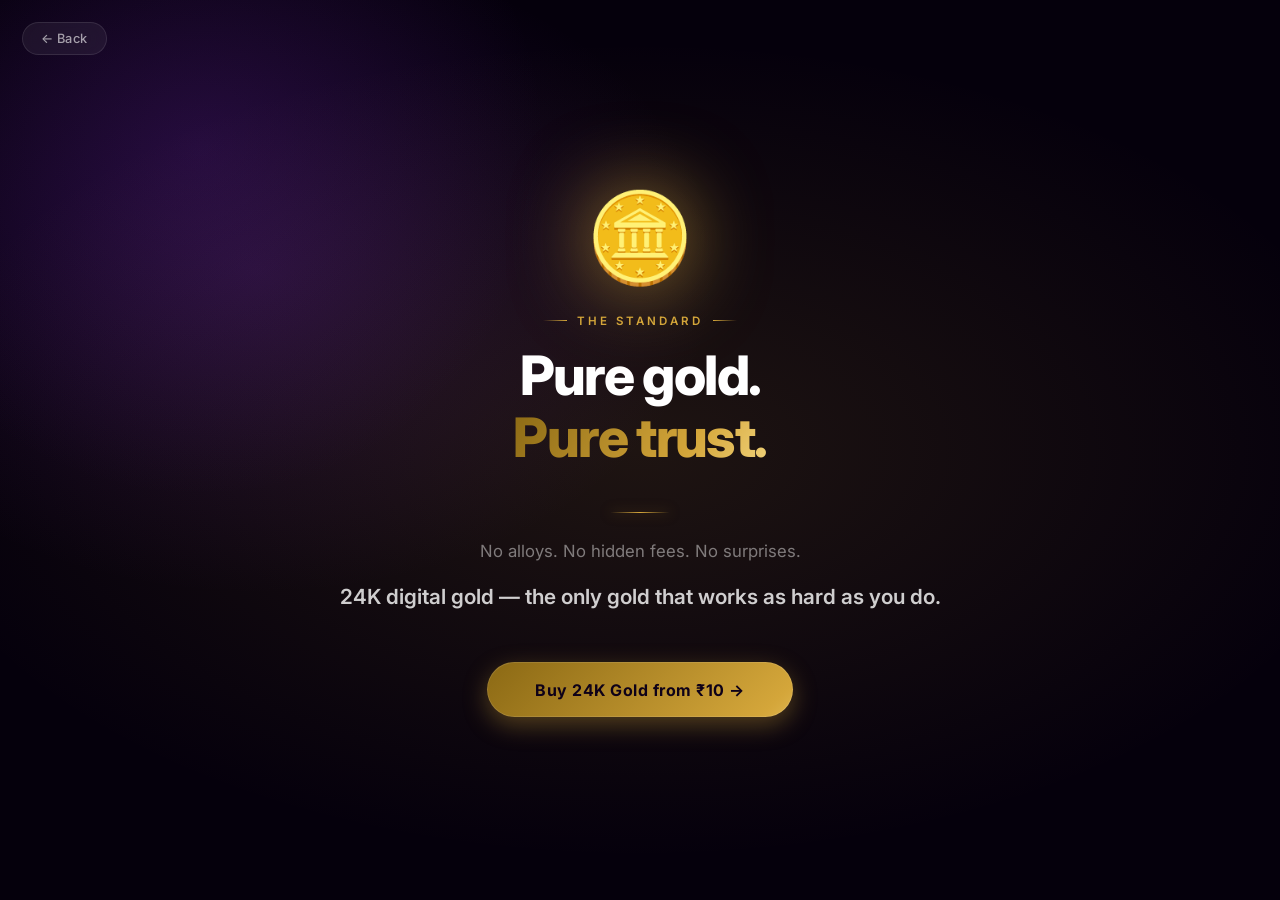
==== commit 03fd7e81: "Remove colorful transparency meter bar under table in 24k advantage" ====
--- a/24k-advantage/index.html
+++ b/24k-advantage/index.html
@@ -348,15 +348,6 @@
                         <div class="cmp-cell gold-col">Secure vault</div>
                     </div>
                 </div>
-                <div class="meter-block">
-                    <div class="meter-labels">
-                        <span>Transparent</span>
-                        <span>Full Transparency</span>
-                    </div>
-                    <div class="meter-track">
-                        <div class="meter-fill" id="meter-fill"></div>
-                    </div>
-                    <div class="meter-caption">Every milligram you own is verified, vaulted &amp; insured.</div>
                 </div>
             </div>
         </section>
@@ -390,17 +381,11 @@
                         setTimeout(() => { document.getElementById('bar-22k').style.width = '91.67%'; }, 300);
                         setTimeout(() => { document.getElementById('bar-24k').style.width = '99.9%';  }, 500);
                     }
-                    if (e.target.closest('#screen-compare')) {
-                        setTimeout(() => { document.getElementById('meter-fill').style.width = '99%'; }, 400);
-                    }
                 } else {
                     e.target.classList.remove('active');
                     if (e.target.closest('#screen-purity')) {
                         document.getElementById('bar-22k').style.width = '0%';
                         document.getElementById('bar-24k').style.width = '0%';
-                    }
-                    if (e.target.closest('#screen-compare')) {
-                        document.getElementById('meter-fill').style.width = '0%';
                     }
                 }
             });
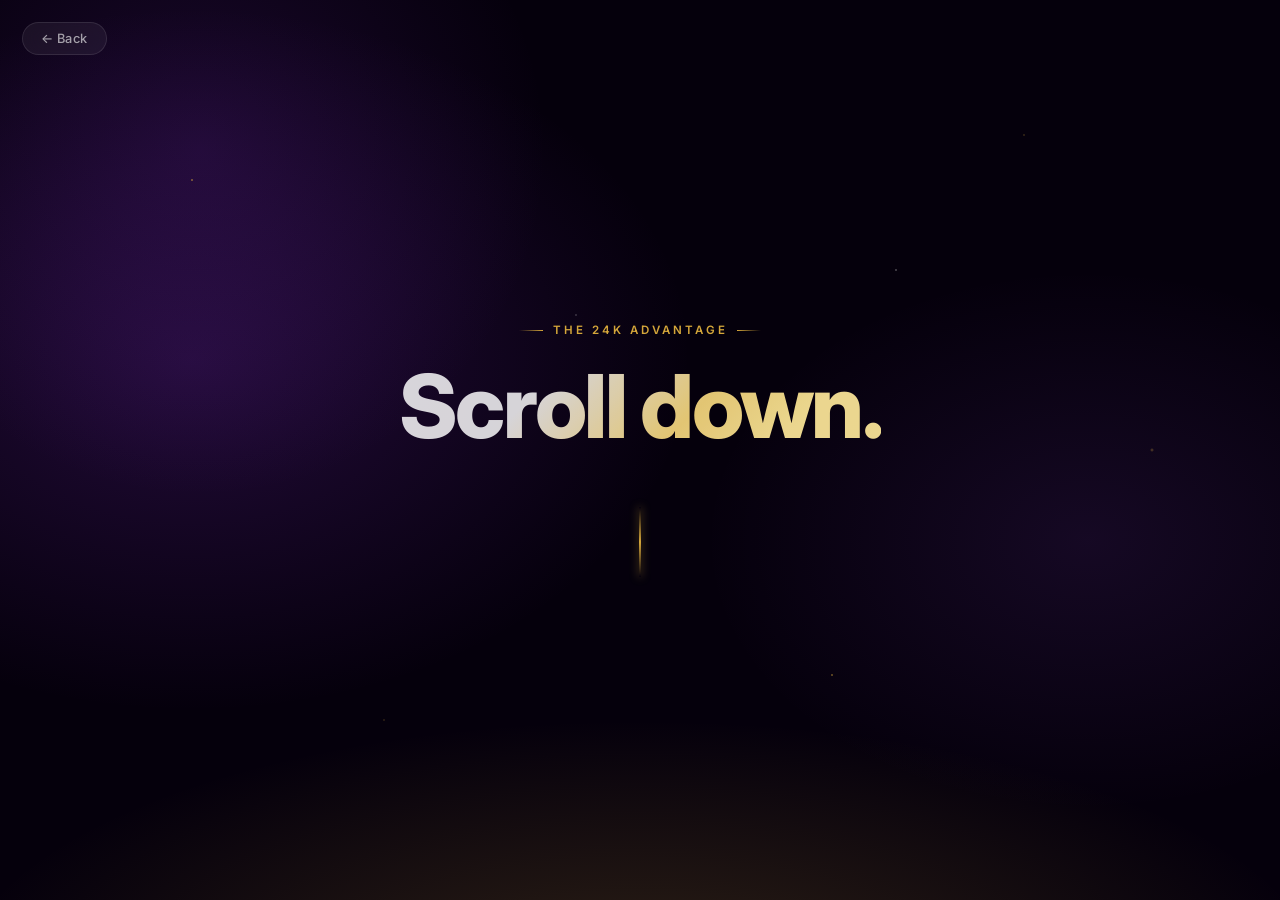
==== commit 31f6ec6a: "Refactor: Clean codebase, fix light-theme screen visibility, and polish 24K purity module contrast" ====
--- a/24k-advantage/index.html
+++ b/24k-advantage/index.html
@@ -68,7 +68,9 @@
             font-size: 4.8rem; font-weight: 800; line-height: 1.1; margin-bottom: 0.3rem;
             letter-spacing: -0.03em;
         }
-        .jewel .purity-karat { color: rgba(255,255,255,0.3); }
+        .jewel .purity-label { color: rgba(255, 255, 255, 0.75); }
+        .jewel .purity-karat { color: rgba(255, 255, 255, 0.7); }
+        .jewel .purity-pct   { color: rgba(255, 255, 255, 0.7); }
         .pure .purity-karat {
             background: linear-gradient(135deg, var(--gold-primary), var(--gold-shine));
             -webkit-background-clip: text; -webkit-text-fill-color: transparent; background-clip: text;
@@ -94,7 +96,7 @@
             display: inline-block; padding: 0.35rem 0.9rem; border-radius: 50px;
             font-family: 'Inter', sans-serif; font-size: 0.75rem; font-weight: 600;
         }
-        .jewel .purity-badge { background: rgba(255,255,255,0.06); color: rgba(255,255,255,0.35); }
+        .jewel .purity-badge { background: rgba(255, 255, 255, 0.12); color: rgba(255, 255, 255, 0.7); }
         .pure .purity-badge { background: rgba(212,166,58,0.12); color: var(--gold-light); border: 1px solid rgba(212,166,58,0.2); }
 
         /* ── Charges list ──────────────────────────────────── */
@@ -348,6 +350,9 @@
                         <div class="cmp-cell gold-col">Secure vault</div>
                     </div>
                 </div>
+                <div class="meter-block">
+
+                    <div class="meter-caption">Every milligram you own is verified, vaulted &amp; insured.</div>
                 </div>
             </div>
         </section>
@@ -381,11 +386,17 @@
                         setTimeout(() => { document.getElementById('bar-22k').style.width = '91.67%'; }, 300);
                         setTimeout(() => { document.getElementById('bar-24k').style.width = '99.9%';  }, 500);
                     }
+                    if (e.target.closest('#screen-compare')) {
+                        setTimeout(() => { const el = document.getElementById('meter-fill'); if (el) el.style.width = '99%'; }, 400);
+                    }
                 } else {
                     e.target.classList.remove('active');
                     if (e.target.closest('#screen-purity')) {
                         document.getElementById('bar-22k').style.width = '0%';
                         document.getElementById('bar-24k').style.width = '0%';
+                    }
+                    if (e.target.closest('#screen-compare')) {
+                        const el = document.getElementById('meter-fill'); if (el) el.style.width = '0%';
                     }
                 }
             });
--- a/styles/style-1.css
+++ b/styles/style-1.css
@@ -17,6 +17,8 @@
     --purple-light: #7B2CBF;
     --text-main: #0F172A;
     --text-muted: #64748B;
+    --text-on-dark: #0F172A;
+    --text-secondary: #475569;
     --gold-glow: rgba(212, 166, 58, 0.18);
 }
 
@@ -144,37 +146,37 @@
 html.style-1 .accum-bar-wrapper { background: #E2E8F0; }
 
 /* ── 24K module ──────────────────────────────────────────── */
-html.style-1 .purity-block.jewellery {
-    background: #FFFFFF;
-    border: 1.5px solid #E2E8F0;
-}
-html.style-1 .purity-block.digital {
+html.style-1 .purity-card.jewel {
+    background: #FFFFFF;
+    border: 1.5px solid #E2E8F0;
+}
+html.style-1 .purity-card.pure {
     background: #FFFCF0;
     border: 1.5px solid #D4A63A;
     box-shadow: 4px 4px 0px rgba(212,166,58,0.2);
 }
 html.style-1 .purity-label  { color: #64748B; }
-html.style-1 .purity-percent { color: #64748B; }
-html.style-1 .jewellery .purity-karat { color: #94A3B8; -webkit-text-fill-color: #94A3B8; }
-html.style-1 .purity-fill-wrap { background: #E2E8F0; }
-html.style-1 .jewellery .purity-fill { background: #CBD5E1; }
-html.style-1 .jewellery .purity-badge { background: #F1F5F9; color: #64748B; }
-
-html.style-1 .charge-row {
-    background: #FFFFFF;
-    border: 1.5px solid #E2E8F0;
-}
-html.style-1 .charge-label  { color: #475569; }
-
-html.style-1 .compare-table { border-color: #E2E8F0; }
-html.style-1 .compare-row   { border-bottom-color: #F1F5F9; }
-html.style-1 .compare-row.header-row { background: #F8FAFC; }
-html.style-1 .compare-cell  { color: #475569; border-right-color: #F1F5F9; }
-html.style-1 .compare-cell.header { color: #0F172A; }
-
-html.style-1 .meter-wrap { background: #E2E8F0; }
+html.style-1 .purity-pct { color: #64748B; }
+html.style-1 .jewel .purity-karat { color: #94A3B8; -webkit-text-fill-color: #94A3B8; }
+html.style-1 .purity-bar-wrap { background: #E2E8F0; }
+html.style-1 .jewel .purity-bar { background: #CBD5E1; }
+html.style-1 .jewel .purity-badge { background: #F1F5F9; color: #64748B; }
+
+html.style-1 .charge-item {
+    background: #FFFFFF;
+    border: 1.5px solid #E2E8F0;
+}
+html.style-1 .charge-name  { color: #475569; }
+
+html.style-1 .compare-panel { border-color: #E2E8F0; }
+html.style-1 .cmp-row   { border-bottom-color: #F1F5F9; }
+html.style-1 .cmp-row.head { background: #F8FAFC; }
+html.style-1 .cmp-cell  { color: #475569; border-right-color: #F1F5F9; }
+html.style-1 .cmp-cell.head-cell { color: #0F172A; }
+
+html.style-1 .meter-track { background: #E2E8F0; }
 html.style-1 .meter-fill { background: linear-gradient(90deg, #7B2CBF, #D4A63A); box-shadow: none; }
-html.style-1 .meter-label { color: #64748B; }
+html.style-1 .meter-labels span { color: #64748B; }
 
 /* Back button override */
 html.style-1 .back-btn {
@@ -184,7 +186,7 @@
 }
 
 /* ── High-Contrast Readability Enhancements for Style 1 ── */
-html.style-1 .scroll-prompt { color: #0F172A !important; opacity: 1 !important; }
+html.style-1 .scroll-prompt { color: #0F172A !important; -webkit-text-fill-color: #0F172A !important; opacity: 1 !important; }
 html.style-1 .title { color: #0F172A !important; }
 html.style-1 .subtitle { color: #475569 !important; }
 html.style-1 .eyebrow { color: #8C681F !important; }
--- a/styles/style-2.css
+++ b/styles/style-2.css
@@ -16,6 +16,8 @@
     --purple-light: #7B2CBF;
     --text-main: #1E0A3C;
     --text-muted: #6B5B8A;
+    --text-on-dark: #1E0A3C;
+    --text-secondary: #6B5B8A;
     --gold-glow: rgba(212, 166, 58, 0.2);
 }
 
@@ -153,40 +155,39 @@
 html.style-2 .accum-bar-wrapper { background: #E3CEEE; }
 html.style-2 .accum-bar { box-shadow: none; }
 
-/* ── 24K module ──────────────────────────────────────────── */
-html.style-2 .purity-block.jewellery {
+html.style-2 .purity-card.jewel {
     background: #F7F2FA;
     border: 1px solid #E3CEEE;
 }
-html.style-2 .purity-block.digital {
+html.style-2 .purity-card.pure {
     background: #FDF8EC;
     border: 1.5px solid rgba(212,166,58,0.5);
     box-shadow: none;
 }
 html.style-2 .purity-label   { color: #6B5B8A; }
-html.style-2 .purity-percent { color: #6B5B8A; }
-html.style-2 .jewellery .purity-karat { color: #A78DC0; -webkit-text-fill-color: #A78DC0; }
-html.style-2 .purity-fill-wrap { background: #E3CEEE; }
-html.style-2 .jewellery .purity-fill  { background: #C4A8E0; }
-html.style-2 .jewellery .purity-badge { background: #EDE4F7; color: #6B5B8A; }
-html.style-2 .digital .purity-badge   { background: #FDF8EC; color: #D4A63A; }
-
-html.style-2 .charge-row {
-    background: #FFFFFF;
-    border: 1px solid #E2E8F0;
-    border-radius: 12px;
-}
-html.style-2 .charge-label { color: #475569; }
-
-html.style-2 .compare-table { border-color: #E2E8F0; border-radius: 12px; }
-html.style-2 .compare-row   { border-bottom-color: #F1F5F9; }
-html.style-2 .compare-row.header-row { background: #F7F2FA; }
-html.style-2 .compare-cell  { color: #6B5B8A; border-right-color: #F1F5F9; }
-html.style-2 .compare-cell.header { color: #1E0A3C; }
-
-html.style-2 .meter-wrap { background: #E3CEEE; }
+html.style-2 .purity-pct { color: #6B5B8A; }
+html.style-2 .jewel .purity-karat { color: #A78DC0; -webkit-text-fill-color: #A78DC0; }
+html.style-2 .purity-bar-wrap { background: #E3CEEE; }
+html.style-2 .jewel .purity-bar  { background: #C4A8E0; }
+html.style-2 .jewel .purity-badge { background: #EDE4F7; color: #6B5B8A; }
+html.style-2 .pure .purity-badge   { background: #FDF8EC; color: #D4A63A; }
+
+html.style-2 .charge-item {
+    background: #FFFFFF;
+    border: 1px solid #E2E8F0;
+    border-radius: 12px;
+}
+html.style-2 .charge-name { color: #475569; }
+
+html.style-2 .compare-panel { border-color: #E2E8F0; border-radius: 12px; }
+html.style-2 .cmp-row   { border-bottom-color: #F1F5F9; }
+html.style-2 .cmp-row.head { background: #F7F2FA; }
+html.style-2 .cmp-cell  { color: #6B5B8A; border-right-color: #F1F5F9; }
+html.style-2 .cmp-cell.head-cell { color: #1E0A3C; }
+
+html.style-2 .meter-track { background: #E3CEEE; }
 html.style-2 .meter-fill { background: linear-gradient(90deg, #7B2CBF, #D4A63A); box-shadow: none; }
-html.style-2 .meter-label { color: #6B5B8A; }
+html.style-2 .meter-labels span { color: #6B5B8A; }
 
 html.style-2 .back-btn {
     background: rgba(123,44,191,0.1);
@@ -195,7 +196,7 @@
 }
 
 /* ── High-Contrast Readability Enhancements for Style 2 ── */
-html.style-2 .scroll-prompt { color: #1E0A3C !important; opacity: 1 !important; }
+html.style-2 .scroll-prompt { color: #1E0A3C !important; -webkit-text-fill-color: #1E0A3C !important; opacity: 1 !important; }
 html.style-2 .title { color: #1E0A3C !important; }
 html.style-2 .subtitle { color: #6B5B8A !important; }
 html.style-2 .eyebrow { color: #8C681F !important; }
--- a/styles/style-3.css
+++ b/styles/style-3.css
@@ -178,40 +178,40 @@
 html.style-3 .accum-label { color: #E3CEEE; }
 
 /* ── 24K module ──────────────────────────────────────────── */
-html.style-3 .purity-block.jewellery {
+html.style-3 .purity-card.jewel {
     background: rgba(90, 31, 143, 0.3);
     border: 1px solid rgba(255,255,255,0.08);
 }
-html.style-3 .purity-block.digital {
+html.style-3 .purity-card.pure {
     background: rgba(212,166,58,0.08);
     border: 1px solid rgba(212,166,58,0.5);
     box-shadow: 0 0 40px rgba(212,166,58,0.15);
 }
 html.style-3 .purity-label   { color: #E3CEEE; }
-html.style-3 .purity-percent { color: #E3CEEE; }
-html.style-3 .jewellery .purity-karat { color: rgba(255,255,255,0.35); -webkit-text-fill-color: rgba(255,255,255,0.35); }
-html.style-3 .purity-fill-wrap { background: rgba(255,255,255,0.05); }
-html.style-3 .jewellery .purity-fill { background: rgba(255,255,255,0.2); }
-html.style-3 .jewellery .purity-badge { background: rgba(255,255,255,0.05); color: #E3CEEE; }
-
-html.style-3 .charge-row {
+html.style-3 .purity-pct { color: #E3CEEE; }
+html.style-3 .jewel .purity-karat { color: rgba(255,255,255,0.35); -webkit-text-fill-color: rgba(255,255,255,0.35); }
+html.style-3 .purity-bar-wrap { background: rgba(255,255,255,0.05); }
+html.style-3 .jewel .purity-bar { background: rgba(255,255,255,0.2); }
+html.style-3 .jewel .purity-badge { background: rgba(255,255,255,0.05); color: #E3CEEE; }
+
+html.style-3 .charge-item {
     background: rgba(90, 31, 143, 0.3);
     border: 1px solid rgba(255,255,255,0.06);
 }
 
-html.style-3 .compare-table { border-color: rgba(255,255,255,0.06); }
-html.style-3 .compare-row   { border-bottom-color: rgba(255,255,255,0.04); }
-html.style-3 .compare-row.header-row { background: rgba(90,31,143,0.5); }
-html.style-3 .compare-cell  { color: #E3CEEE; border-right-color: rgba(255,255,255,0.04); }
-html.style-3 .compare-cell.header { color: #FFFFFF; }
-html.style-3 .compare-cell.highlight { color: #F5D682; text-shadow: 0 0 8px rgba(212,166,58,0.4); }
-
-html.style-3 .meter-wrap { background: rgba(255,255,255,0.05); }
+html.style-3 .compare-panel { border-color: rgba(255,255,255,0.06); }
+html.style-3 .cmp-row   { border-bottom-color: rgba(255,255,255,0.04); }
+html.style-3 .cmp-row.head { background: rgba(90,31,143,0.5); }
+html.style-3 .cmp-cell  { color: #E3CEEE; border-right-color: rgba(255,255,255,0.04); }
+html.style-3 .cmp-cell.head-cell { color: #FFFFFF; }
+html.style-3 .cmp-cell.gold-col { color: #F5D682; text-shadow: 0 0 8px rgba(212,166,58,0.4); }
+
+html.style-3 .meter-track { background: rgba(255,255,255,0.05); }
 html.style-3 .meter-fill {
     background: linear-gradient(90deg, #5A1F8F, #D4A63A);
     box-shadow: 0 0 20px rgba(212,166,58,0.4);
 }
-html.style-3 .meter-label { color: #E3CEEE; }
+html.style-3 .meter-labels span { color: #E3CEEE; }
 
 html.style-3 .back-btn {
     background: rgba(255,255,255,0.08);
